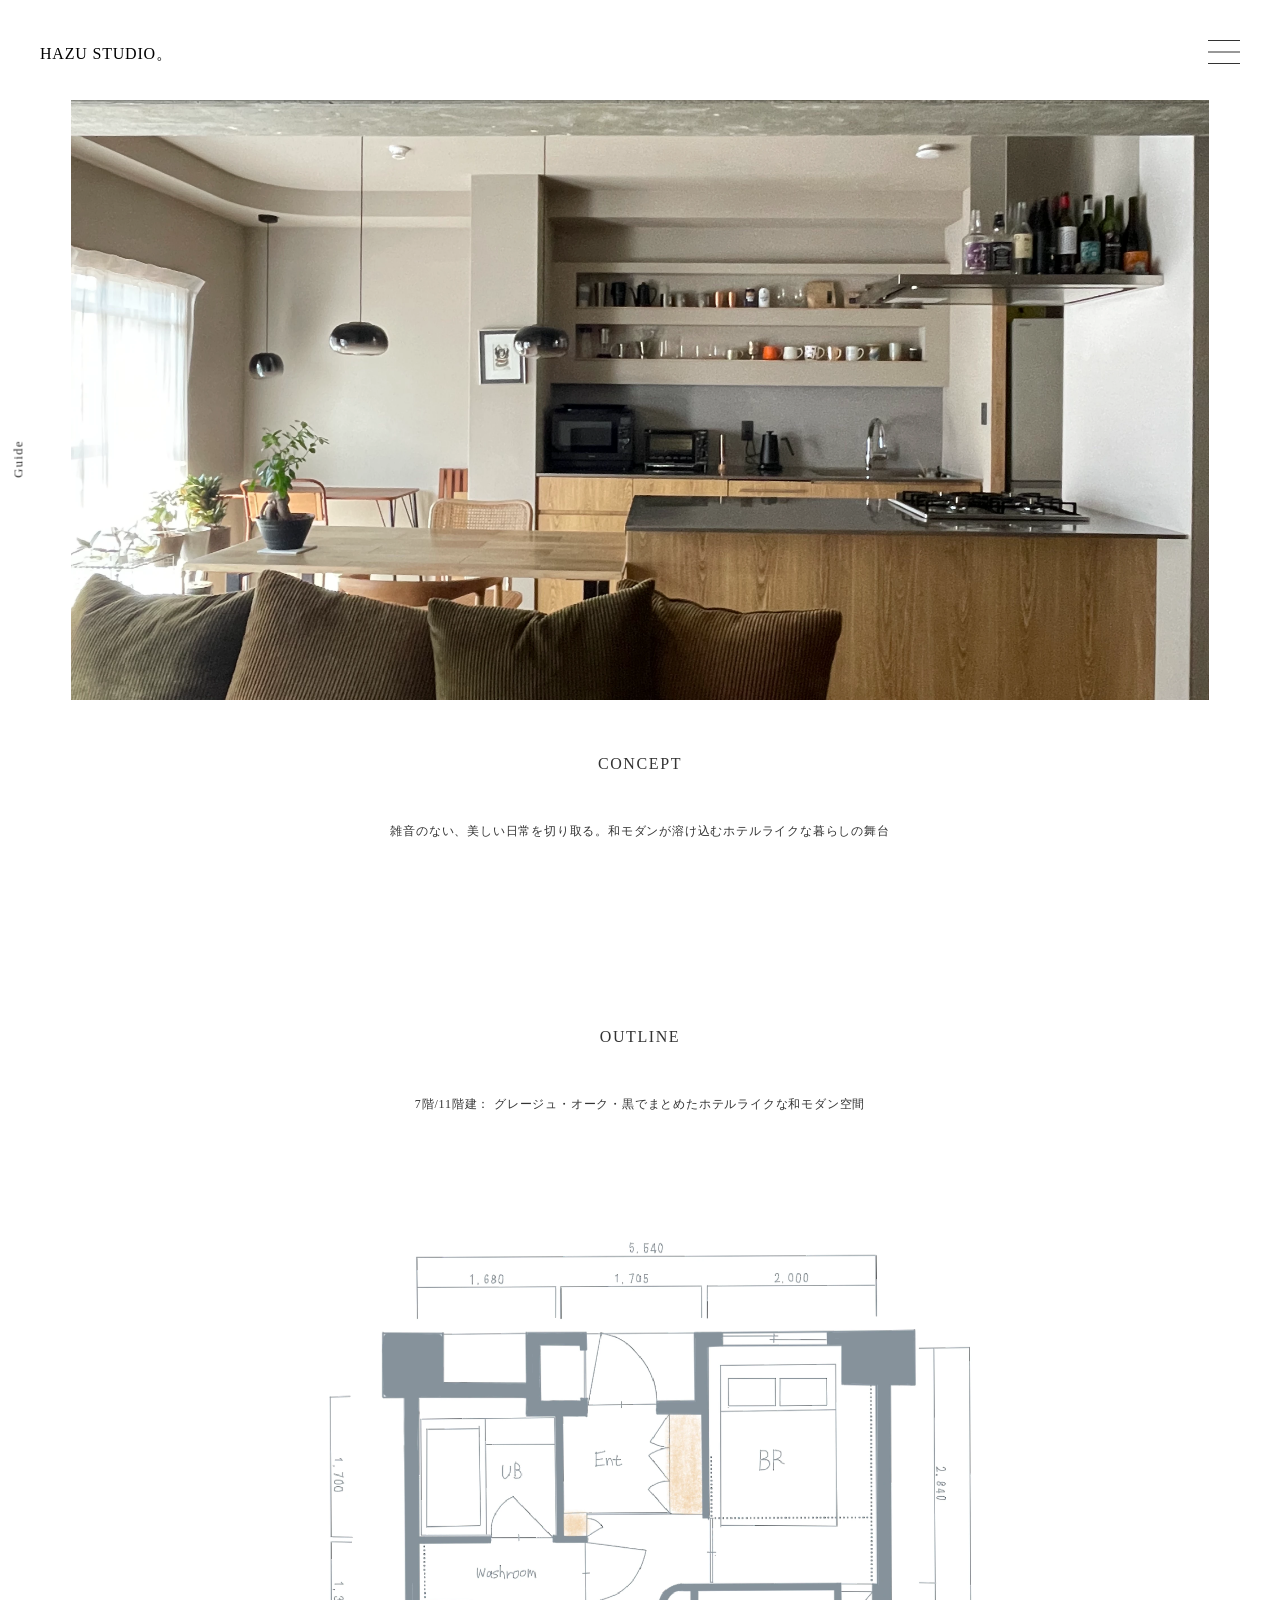
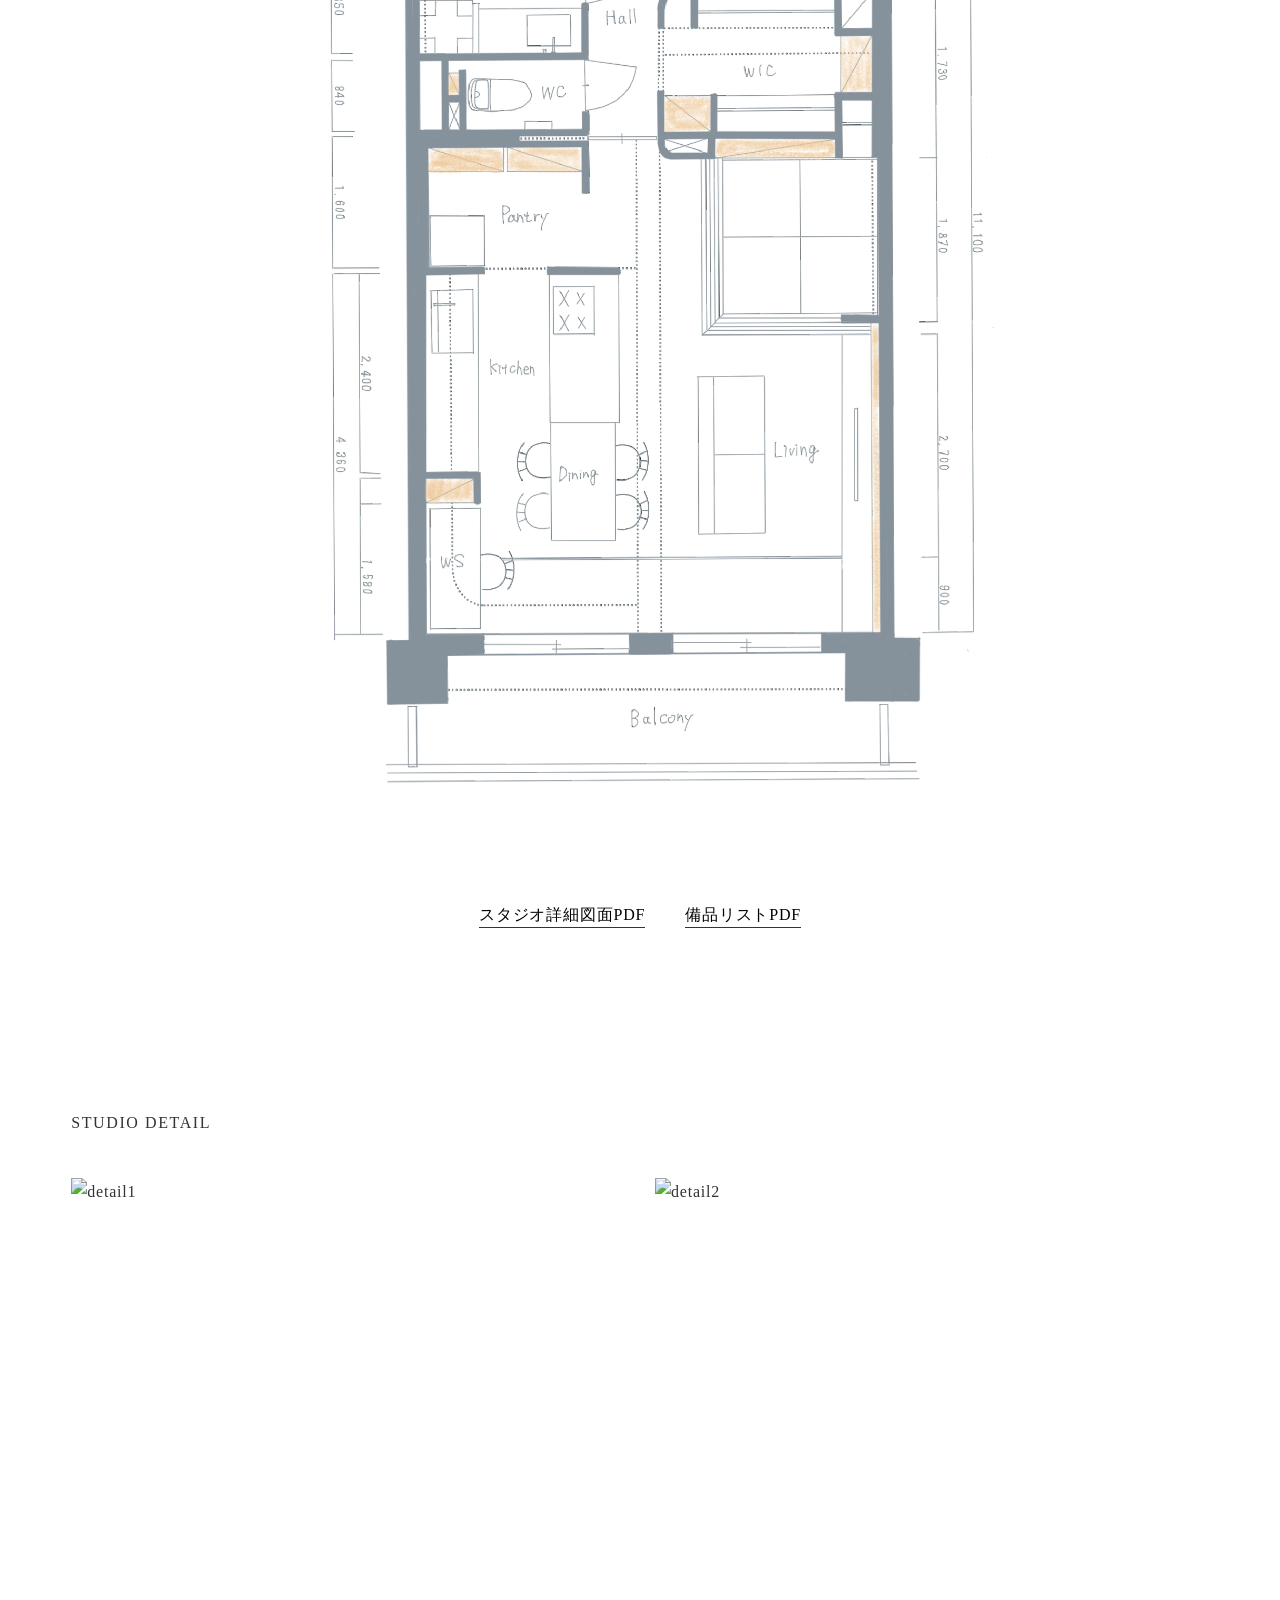
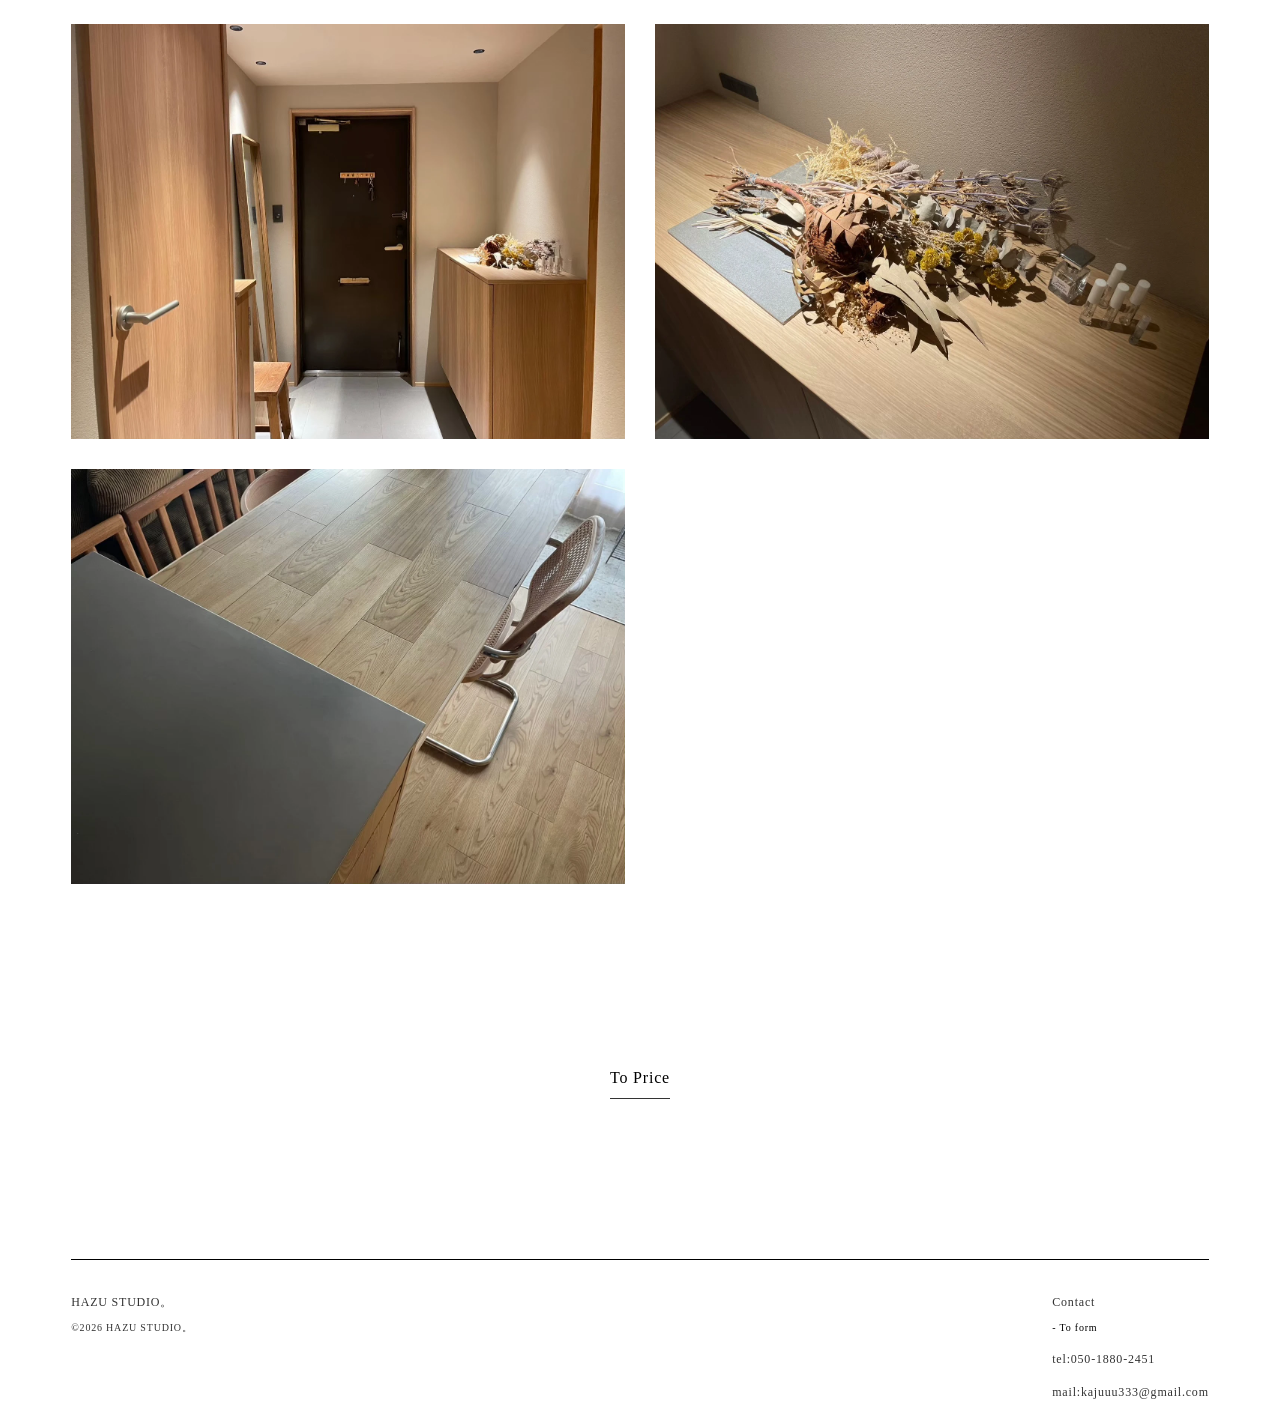
==== guide.html @ d434db67 "Add files via upload" ====
<!DOCTYPE html>
<html lang="ja">

<head>
    <meta charset="utf-8">
    <title>GUIDE|HAZU STUDIO。</title>
    <meta name="description" content="テキストテキストテキストテキストテキストテキストテキストテキスト">
    <meta name="viewport" content="width=device-width, initial-scale=1">
    <link rel="shortcut icon" href="img/favicon.ico">
    <link rel="stylesheet" href="https://unpkg.com/ress/dist/ress.min.css">
    <link rel="stylesheet" href="css/style.css">
</head>

<body>

    <header class="other">
        <a href="top-page.html">HAZU STUDIO。</a>
        <div class="toggle_btn">
          <span></span>
          <span></span>           
          <span></span>           
        </div>
        <div class="mask">
            <div class="menu">
                <a href="photo.html">photo</a>
                <a href="guide.html">guide</a>
                <a href="price.html">price</a>
                <a href="reserve.html">reserve</a>
                <a href="information.html">information</a>
                <a href="contact.html">contact</a>
                <a href="https://www.instagram.com/?hl=ja" target="_blank" rel="noopener noreferrer"><img class="instalogo" src="img/Instagram_Glyph_Gradient.png" alt="インスタロゴ"></a> 
            </div>
        </div>
    </header>

    <main class="guide-page">

        <h1>Guide</h1>

        <!-- CONCEPT -->

        <section class="guide-section concept fadein">

            <img src="img/mainvisual.webp" alt="スタジオメイン写真">

            <div class="inner">

                <h2>CONCEPT</h2>

                <p>
                    雑音のない、美しい日常を切り取る。和モダンが溶け込むホテルライクな暮らしの舞台
                </p>

            </div>

        </section>

        <!-- OUTLINE -->

        <section class="guide-section outline fadein">

            <h2>OUTLINE</h2>

            <p>
                7階/11階建：
                グレージュ・オーク・黒でまとめたホテルライクな和モダン空間
            </p>

            <img src="img/平面図_page-0001.webp" alt="スタジオ間取り図">

            <ul class="pdf-links">
                <li>
                    <a href="#">
                        スタジオ詳細図面PDF
                    </a>
                </li>

                <li>
                    <a href="#">
                        備品リストPDF
                    </a>
                </li>
            </ul>

        </section>

        <!-- DETAIL -->

        <section class="guide-section detail fadein">

            <h2>STUDIO DETAIL</h2>

            <div class="detail-gallery">

                <img src="img/小上がり飾り.webp" alt="detail1">
                <img src="img/小上がり照明.webp" alt="detail2">
                <img src="img/玄関.webp" alt="detail3">
                <img src="img/玄関飾り.webp" alt="detail4">
                <img src="img/キッチン天板.webp" alt="detail5">

            </div>

        </section>

        <div class="next-page">
            <a href="price.html">To Price</a>
        </div>

    </main>

    <footer>

        <div class="footer-left">
            <p>HAZU STUDIO。</p>
            &copy;2026 HAZU STUDIO。
        </div>
        
        <div class="footer-right">
            <p>Contact</p>
            <a href="reserve.html">- To form</a>
            <p>tel:050-1880-2451</p>
            <p>mail:kajuuu333@gmail.com</p>
        </div>

    </footer>

<script src="js/main.js"></script>
</body>

</html>
---- css/style.css ----
body {
  color: #333;
  background: #fff;
  line-height: 1.8;
  letter-spacing: 0.05em;
}

a {
  color: #000;
  text-decoration: none;
}

p {
  font-size: 12px;
}

.instalogo {
  width: 30px;
  height: 30px;
}

.next-page {
  text-align: center;
  margin: 160px 0;
}
.next-page a {
  display: inline-block;
  border-bottom: 1px solid #333;
  padding-bottom: 5px;
  transition: 0.3s;
}
.next-page a:hover {
  opacity: 0.6;
}

.other {
  height: 300px;
  margin-bottom: 300px;
  position: fixed;
  z-index: 1001;
}
.other a {
  position: fixed;
  top: 40px;
  left: 40px;
}
.other .mask {
  position: fixed;
  inset: 0;
  background: rgba(0, 0, 0, 0.4);
  opacity: 0;
  visibility: hidden;
  transition: 1s;
  z-index: 998;
  display: flex;
  flex-direction: column;
}
.other .menu {
  position: fixed;
  top: 0;
  right: -320px;
  width: 320px;
  height: 100vh;
  background: #333333;
  display: flex;
  flex-direction: column;
  justify-content: center;
  align-items: center;
  gap: 25px;
  transition: right 0.4s ease;
  z-index: 999;
}
.other .menu a {
  color: #333;
  font-size: 15px;
  letter-spacing: 0.1em;
  text-decoration: none;
  transition: opacity 0.3s;
}
.other .menu a:hover {
  opacity: 0.6;
}

.toggle_btn {
  position: fixed;
  top: 40px;
  right: 40px;
  width: 32px;
  height: 24px;
  cursor: pointer;
  z-index: 1001;
}
.toggle_btn span {
  position: absolute;
  left: 0;
  width: 100%;
  height: 1px;
  background-color: #333;
  transition: all 0.4s ease;
}
.toggle_btn span:nth-child(1) {
  top: 0;
}
.toggle_btn span:nth-child(2) {
  top: 50%;
  transform: translateY(-50%);
}
.toggle_btn span:nth-child(3) {
  bottom: 0;
}

body.open .toggle_btn span:nth-child(1) {
  top: 50%;
  transform: translateY(-50%) rotate(45deg);
}
body.open .toggle_btn span:nth-child(2) {
  opacity: 0;
}
body.open .toggle_btn span:nth-child(3) {
  bottom: 50%;
  transform: translateY(50%) rotate(-45deg);
}
body.open .menu {
  right: 0;
}
body.open .menu .mask {
  opacity: 1;
  visibility: visible;
}
body.open .mask {
  position: fixed;
  inset: 0;
  background: rgba(0, 0, 0, 0.4);
  opacity: 0;
  visibility: hidden;
  transition: 1s;
  z-index: 998;
  display: flex;
  flex-direction: column;
}

.toggle_btn:hover span {
  background-color: #1A9E3F;
}

.top-page h1 {
  text-align: center;
  margin-bottom: 30px;
}
.top-page .fv-area {
  display: flex;
  align-items: center;
}
.top-page header {
  width: 20%;
}
.top-page header ul {
  display: flex;
  flex-direction: column;
  gap: 10px;
  align-items: center;
  list-style: none;
}
.top-page .mainvisual {
  width: 70%;
}
.top-page .mainvisual img {
  width: 100%;
  height: 700px;
  object-fit: cover;
  display: block;
}
.top-page .btn {
  text-align: center;
  margin-top: 50px;
}

footer .top {
  text-align: center;
  margin-top: 50px;
  font-size: 12px;
}

.photo-page {
  width: 90%;
  max-width: 1200px;
  margin: 0 auto;
}
.photo-page h1 {
  font-size: 0.8rem;
  font-weight: 400;
  line-height: 1;
  position: fixed;
  z-index: 100;
  top: 50%;
  left: 0px;
  transform: translateY(-50%) rotate(-90deg);
  letter-spacing: 0.1em;
  color: rgb(51, 51, 51);
}
.photo-page .container {
  margin-top: 100px;
}
.photo-page .container .photo-section {
  margin-bottom: 100px;
}
.photo-page .container .photo-section h2 {
  font-size: 1rem;
  font-weight: 400;
  margin-bottom: 40px;
  letter-spacing: 0.1em;
}
.photo-page .container .photo-section .photo-list {
  display: flex;
  flex-direction: column;
  gap: 24px;
}
.photo-page .container .photo-section .photo-list .ldk {
  width: 100%;
}
.photo-page .container .photo-section .photo-list .ldk img {
  width: 100%;
  height: 100%;
}

.guide-page {
  width: 90%;
  max-width: 1200px;
  margin: 0 auto;
}
.guide-page h1 {
  font-size: 0.8rem;
  font-weight: 400;
  line-height: 1;
  position: fixed;
  z-index: 100;
  top: 50%;
  left: 0px;
  transform: translateY(-50%) rotate(-90deg);
  letter-spacing: 0.1em;
  color: rgb(51, 51, 51);
}
.guide-page .guide-section {
  margin-bottom: 180px;
}
.guide-page .guide-section h2 {
  font-size: 1rem;
  font-weight: 400;
  letter-spacing: 0.1em;
  margin-bottom: 40px;
}
.guide-page .guide-section p {
  line-height: 2;
}
.guide-page .concept {
  align-items: center;
}
.guide-page .concept img {
  width: 100%;
  height: 600px;
  object-fit: cover;
  display: block;
  margin-top: 100px;
}
.guide-page .concept .inner {
  width: 100%;
  text-align: center;
  margin-top: 50px;
}
.guide-page .outline {
  text-align: center;
}
.guide-page .outline p {
  max-width: 700px;
  margin: 0 auto 40px;
}
.guide-page .outline img {
  width: 100%;
  max-width: 900px;
  margin: 0 auto 50px;
  display: block;
}
.guide-page .pdf-links {
  list-style: none;
  padding: 0;
  display: flex;
  justify-content: center;
  gap: 40px;
}
.guide-page .pdf-links li a {
  border-bottom: 1px solid #333;
  padding-bottom: 4px;
  transition: 0.3s;
}
.guide-page .pdf-links li a:hover {
  opacity: 0.6;
}
.guide-page .detail-gallery {
  display: grid;
  grid-template-columns: repeat(2, 1fr);
  gap: 30px;
}
.guide-page .detail-gallery img {
  width: 100%;
  display: block;
  aspect-ratio: 4/3;
  object-fit: cover;
}
.guide-page .fadein {
  opacity: 0;
  transform: translateY(40px);
  transition: opacity 1s ease, transform 1s ease;
}
.guide-page .fadein.show {
  opacity: 1;
  transform: translateY(0);
}

.price-page {
  width: 90%;
  max-width: 1400px;
  margin: 100px auto;
}
.price-page h1 {
  font-size: 0.8rem;
  font-weight: 400;
  line-height: 1;
  position: fixed;
  z-index: 100;
  top: 50%;
  left: 0px;
  transform: translateY(-50%) rotate(-90deg);
  letter-spacing: 0.1em;
  color: rgb(51, 51, 51);
}
.price-page section {
  width: 100%;
}
.price-page section h2 {
  margin-bottom: 15px;
  font-size: 1rem;
  font-weight: 400;
}
.price-page .price .info-price {
  max-width: 900px;
  height: 600px;
  margin: 0 auto;
  display: flex;
  gap: 20px;
}
.price-page .price .info-price .info-left {
  width: 45%;
  display: flex;
  flex-direction: column;
}
.price-page .price .info-price .info-left .hour {
  width: 200px;
  display: grid;
  grid-template-columns: 50% 50%;
  row-gap: 15px;
  margin-bottom: 30px;
  font-size: 12px;
}
.price-page .price .info-price .info-left .hour dt {
  border: 1px solid #ddd;
}
.price-page .price .info-price .info-left .notes li {
  margin-bottom: 10px;
  font-size: 12px;
}
.price-page .price .info-price .info-right {
  width: 45%;
  display: flex;
  flex-direction: column;
  gap: 10px;
  margin-bottom: 40px;
}
.price-page .price .info-price .info-right .card {
  border: 1px solid #ddd;
}
.price-page .price .info-price .info-right .card .plan {
  margin-bottom: 20px;
  font-size: 0.9rem;
}
.price-page .price .info-price .info-right .card .price {
  margin-bottom: 20px;
  font-size: 16px;
}
.price-page .price .info-price .info-right .card .price span {
  font-size: 0.8rem;
}
.price-page .cancel {
  max-width: 900px;
  height: 600px;
  margin: 0 auto;
}
.price-page .cancel table {
  width: 100%;
  border-collapse: collapse;
  margin-bottom: 40px;
}
.price-page .cancel table th, .price-page .cancel table td {
  padding: 20px;
  border: 1px solid #ddd;
  text-align: center;
}
.price-page .cancel li {
  font-size: 12px;
}
.price-page .pay {
  max-width: 900px;
  height: 600px;
  margin: 0 auto;
}
.price-page .pay li {
  font-size: 12px;
}

.fadein {
  transform: translateY(1000px);
  transition: 1s;
}

.fadein.show {
  opacity: 1;
  transform: translateY(0);
}

.reserve-page {
  width: 90%;
  max-width: 1200px;
  margin: 100px auto;
}
.reserve-page h1 {
  font-size: 0.8rem;
  font-weight: 400;
  line-height: 1;
  position: fixed;
  z-index: 100;
  top: 50%;
  left: 0px;
  transform: translateY(-50%) rotate(-90deg);
  letter-spacing: 0.1em;
  color: rgb(51, 51, 51);
}
.reserve-page .reserve {
  margin-bottom: 100px;
}
.reserve-page .reserve img {
  width: 100%;
  height: 600px;
  object-fit: cover;
  display: block;
}
.reserve-page .wrapper {
  margin-bottom: 140px;
}
.reserve-page .wrapper h3 {
  font-size: 1.2rem;
  font-weight: 400;
  margin-bottom: 40px;
  letter-spacing: 0.08em;
}
.reserve-page .wrapper p {
  line-height: 2;
}
.reserve-page .wrapper table {
  width: 100%;
  border-collapse: collapse;
  margin-bottom: 40px;
}
.reserve-page .wrapper table th,
.reserve-page .wrapper table td {
  border-bottom: 1px solid #ddd;
  padding: 35px 20px;
  vertical-align: top;
  line-height: 2;
}
.reserve-page .wrapper table th {
  width: 180px;
  font-weight: 500;
  text-align: left;
}
.reserve-page .wrapper p {
  font-size: 0.9rem;
  color: #666;
}
.reserve-page .form iframe {
  width: 100%;
  height: 1100px;
  border: none;
}
.reserve-page .rokehan p {
  max-width: 900px;
}
.reserve-page .tel p {
  margin-bottom: 20px;
}
.reserve-page .tel p span {
  display: block;
  margin-top: 10px;
  font-size: 0.9rem;
  color: #777;
}

.information-page {
  width: 90%;
  max-width: 1200px;
  margin: 100px auto;
}
.information-page h1 {
  font-size: 0.8rem;
  font-weight: 400;
  line-height: 1;
  position: fixed;
  z-index: 100;
  top: 50%;
  left: 0px;
  transform: translateY(-50%) rotate(-90deg);
  letter-spacing: 0.1em;
  color: rgb(51, 51, 51);
}
.information-page .information {
  margin-bottom: 100px;
}
.information-page .information img {
  width: 100%;
  height: 600px;
  object-fit: cover;
  display: block;
}
.information-page .wrapper {
  margin-bottom: 150px;
}
.information-page .wrapper h3 {
  margin-bottom: 40px;
  font-size: 1.2rem;
  font-weight: 400;
  letter-spacing: 0.08em;
}
.information-page .wrapper p {
  line-height: 2;
}
.information-page .wrapper .text h3 {
  margin-bottom: 40px;
  font-weight: 400;
}
.information-page .wrapper .text dl {
  display: grid;
  grid-template-columns: 120px 1fr;
  row-gap: 20px;
  margin-bottom: 50px;
}
.information-page .wrapper .text dl dt {
  font-weight: 500;
}
.information-page .wrapper .text dl dd {
  margin: 0;
}
.information-page .wrapper .text dl dd span {
  display: block;
  margin-top: 8px;
  font-size: 0.85rem;
  color: #777;
}
.information-page .wrapper .text p {
  margin-bottom: 30px;
}
.information-page .wrapper iframe {
  width: 100%;
  height: 500px;
  border: none;
  margin-bottom: 70px;
}
.information-page .precautions ul {
  list-style: disc;
  padding-left: 24px;
}
.information-page .precautions ul li {
  font-size: 12px;
  margin-bottom: 15px;
  line-height: 2;
}
.information-page .precautions ul li span {
  border-bottom: 1px solid #333;
  transition: 0.3s;
}
.information-page .precautions ul li span:hover {
  opacity: 0.6;
}
.information-page .precautions .pdf-btn {
  display: block;
  width: 150px;
  margin: 0 auto;
  margin-top: 50px;
  padding-bottom: 5px;
  border-bottom: 1px solid #333;
  transition: 0.3s;
  text-align: center;
}
.information-page .precautions .pdf-btn:hover {
  opacity: 0.6;
}
.information-page .fadein {
  opacity: 0;
  transform: translateY(40px);
  transition: opacity 1s ease, transform 1s ease;
}
.information-page .fadein.show {
  opacity: 1;
  transform: translateY(0);
}

.contact-page {
  width: 90%;
  max-width: 1200px;
  margin: 100px auto;
}
.contact-page h1 {
  font-size: 0.8rem;
  font-weight: 400;
  line-height: 1;
  position: fixed;
  z-index: 100;
  top: 50%;
  left: 0px;
  transform: translateY(-50%) rotate(-90deg);
  letter-spacing: 0.1em;
  color: rgb(51, 51, 51);
}
.contact-page .contact {
  margin-bottom: 100px;
}
.contact-page .contact img {
  width: 100%;
  height: 600px;
  object-fit: cover;
  display: block;
}
.contact-page .form {
  margin-bottom: 150px;
}
.contact-page .form h3 {
  margin-bottom: 40px;
  font-size: 1.3rem;
  font-weight: 400;
  letter-spacing: 0.08em;
}
.contact-page .form iframe {
  width: 100%;
  height: 1100px;
  border: none;
}
.contact-page .wrapper {
  margin-bottom: 150px;
}
.contact-page .wrapper .text {
  margin-bottom: 60px;
}
.contact-page .wrapper .text h3 {
  font-size: 1.2rem;
  font-weight: 400;
  margin-bottom: 20px;
  letter-spacing: 0.08em;
}
.contact-page .wrapper .text p {
  line-height: 2;
}
.contact-page .wrapper .text span {
  border-bottom: 1px solid #333;
}
.contact-page .wrapper .faq {
  padding: 35px 0;
  border-bottom: 1px solid #ddd;
}
.contact-page .wrapper .faq:first-of-type {
  border-top: 1px solid #ddd;
}
.contact-page .wrapper .faq p {
  line-height: 2;
}
.contact-page .wrapper .faq p:first-child {
  font-weight: 500;
  margin-bottom: 15px;
}
.contact-page .wrapper .faq p:last-child {
  color: #555;
}
.contact-page .wrapper .faq span {
  border-bottom: 1px solid #333;
  transition: 0.3s;
}
.contact-page .wrapper .faq span:hover {
  opacity: 0.6;
}

footer {
  width: 90%;
  max-width: 1400px;
  margin: 0 auto;
  padding-top: 20px;
  display: flex;
  justify-content: space-between;
  font-size: 10px;
  border-top: 1px solid black;
}

.footer-left p {
  margin-bottom: 5px;
}

.footer-right p, .footer-right a {
  display: block;
  margin-bottom: 5px;
}/*# sourceMappingURL=style.css.map */
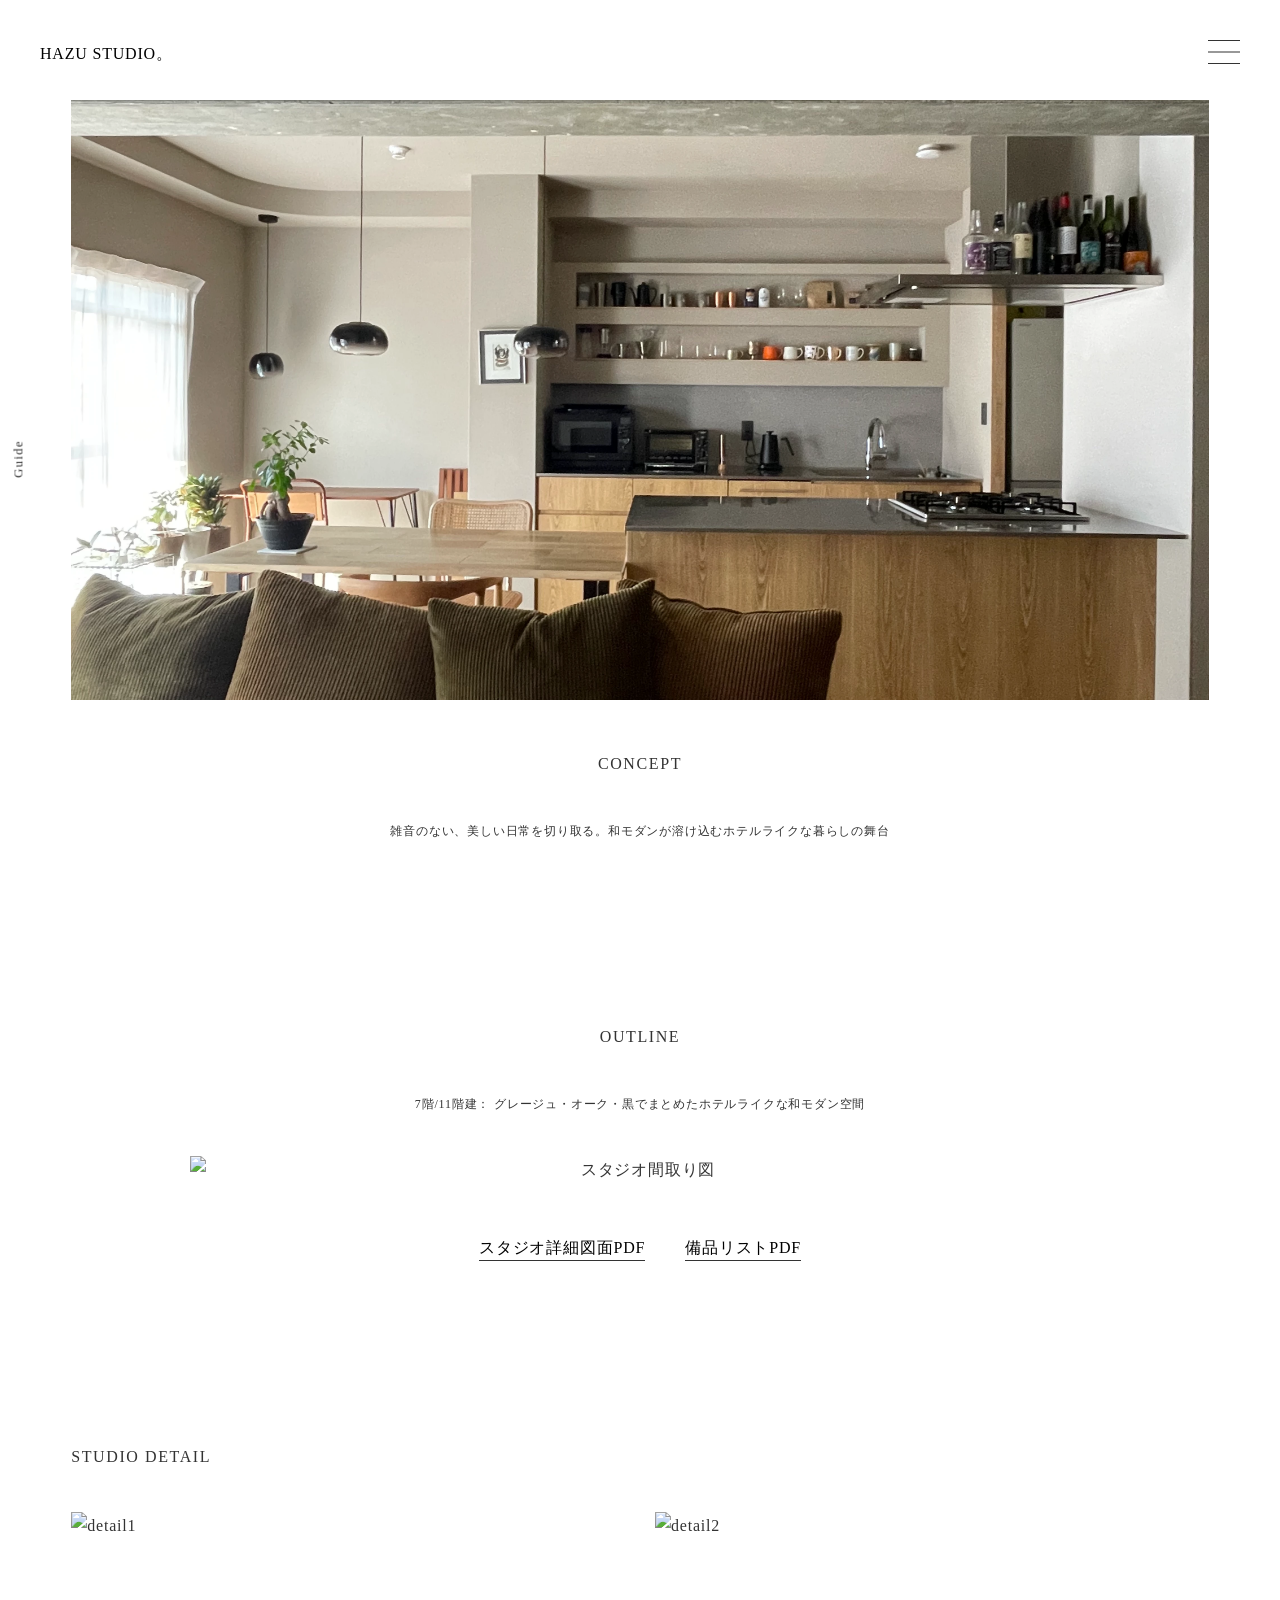
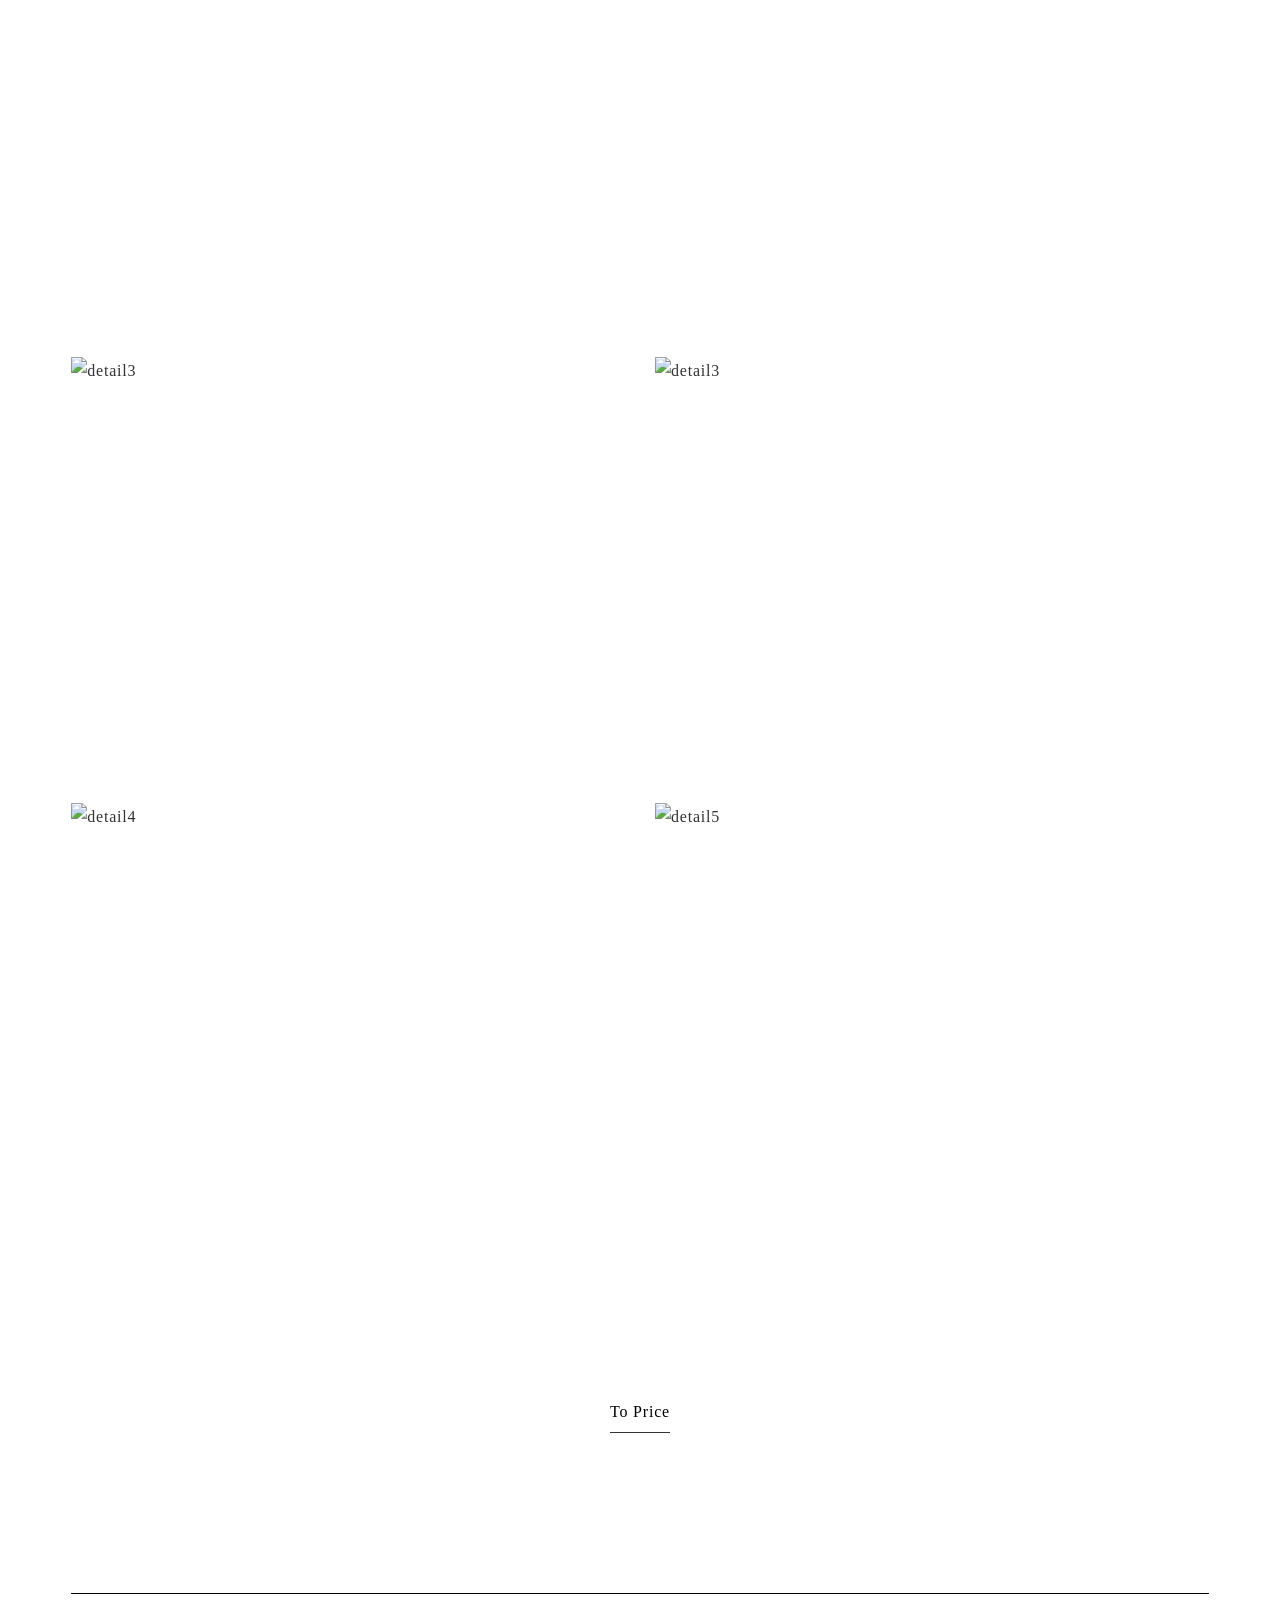
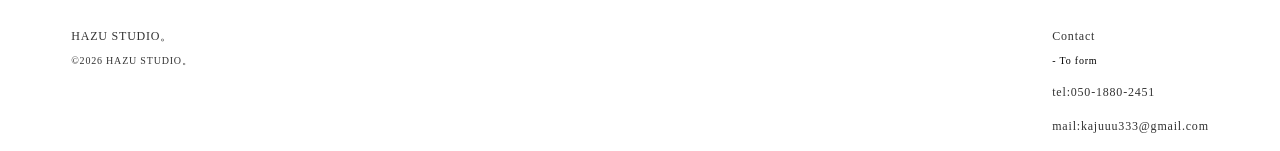
==== commit 06b61e30: "Add files via upload" ====
--- a/guide.html
+++ b/guide.html
@@ -14,7 +14,7 @@
 <body>
 
     <header class="other">
-        <a href="top-page.html">HAZU STUDIO。</a>
+        <a href="index.html">HAZU STUDIO。</a>
         <div class="toggle_btn">
           <span></span>
           <span></span>           
@@ -66,7 +66,7 @@
                 グレージュ・オーク・黒でまとめたホテルライクな和モダン空間
             </p>
 
-            <img src="img/平面図_page-0001.webp" alt="スタジオ間取り図">
+            <img src="img/drawing.webp" alt="スタジオ間取り図">
 
             <ul class="pdf-links">
                 <li>
@@ -92,11 +92,12 @@
 
             <div class="detail-gallery">
 
-                <img src="img/小上がり飾り.webp" alt="detail1">
-                <img src="img/小上がり照明.webp" alt="detail2">
-                <img src="img/玄関.webp" alt="detail3">
-                <img src="img/玄関飾り.webp" alt="detail4">
-                <img src="img/キッチン天板.webp" alt="detail5">
+                <img src="img/koagari-item.webp" alt="detail1">
+                <img src="img/koagari-light.webp" alt="detail2">
+                <img src="img/entrance.webp" alt="detail3">
+                <img src="img/entrance-living.webp" alt="detail3">
+                <img src="img/entrance-item.webp" alt="detail4">
+                <img src="img/kitchen-detail.webp" alt="detail5">
 
             </div>
 
